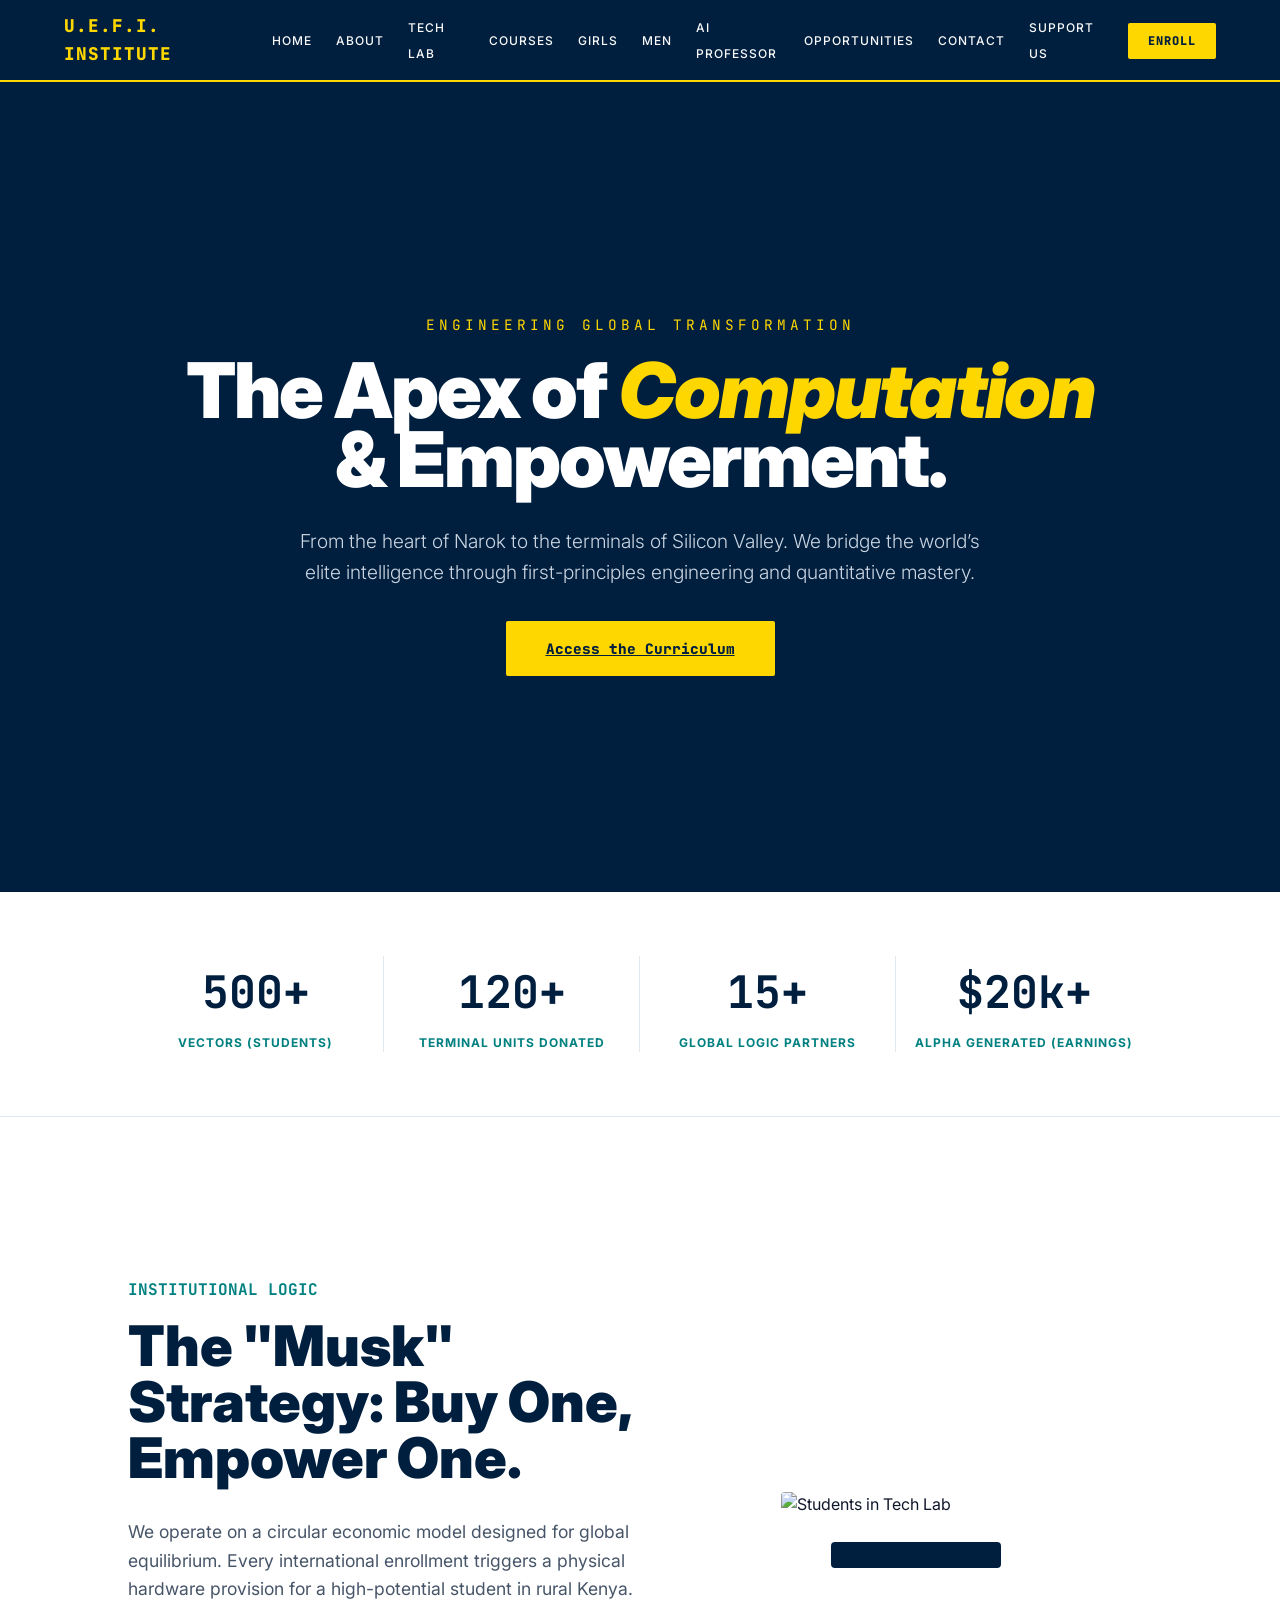
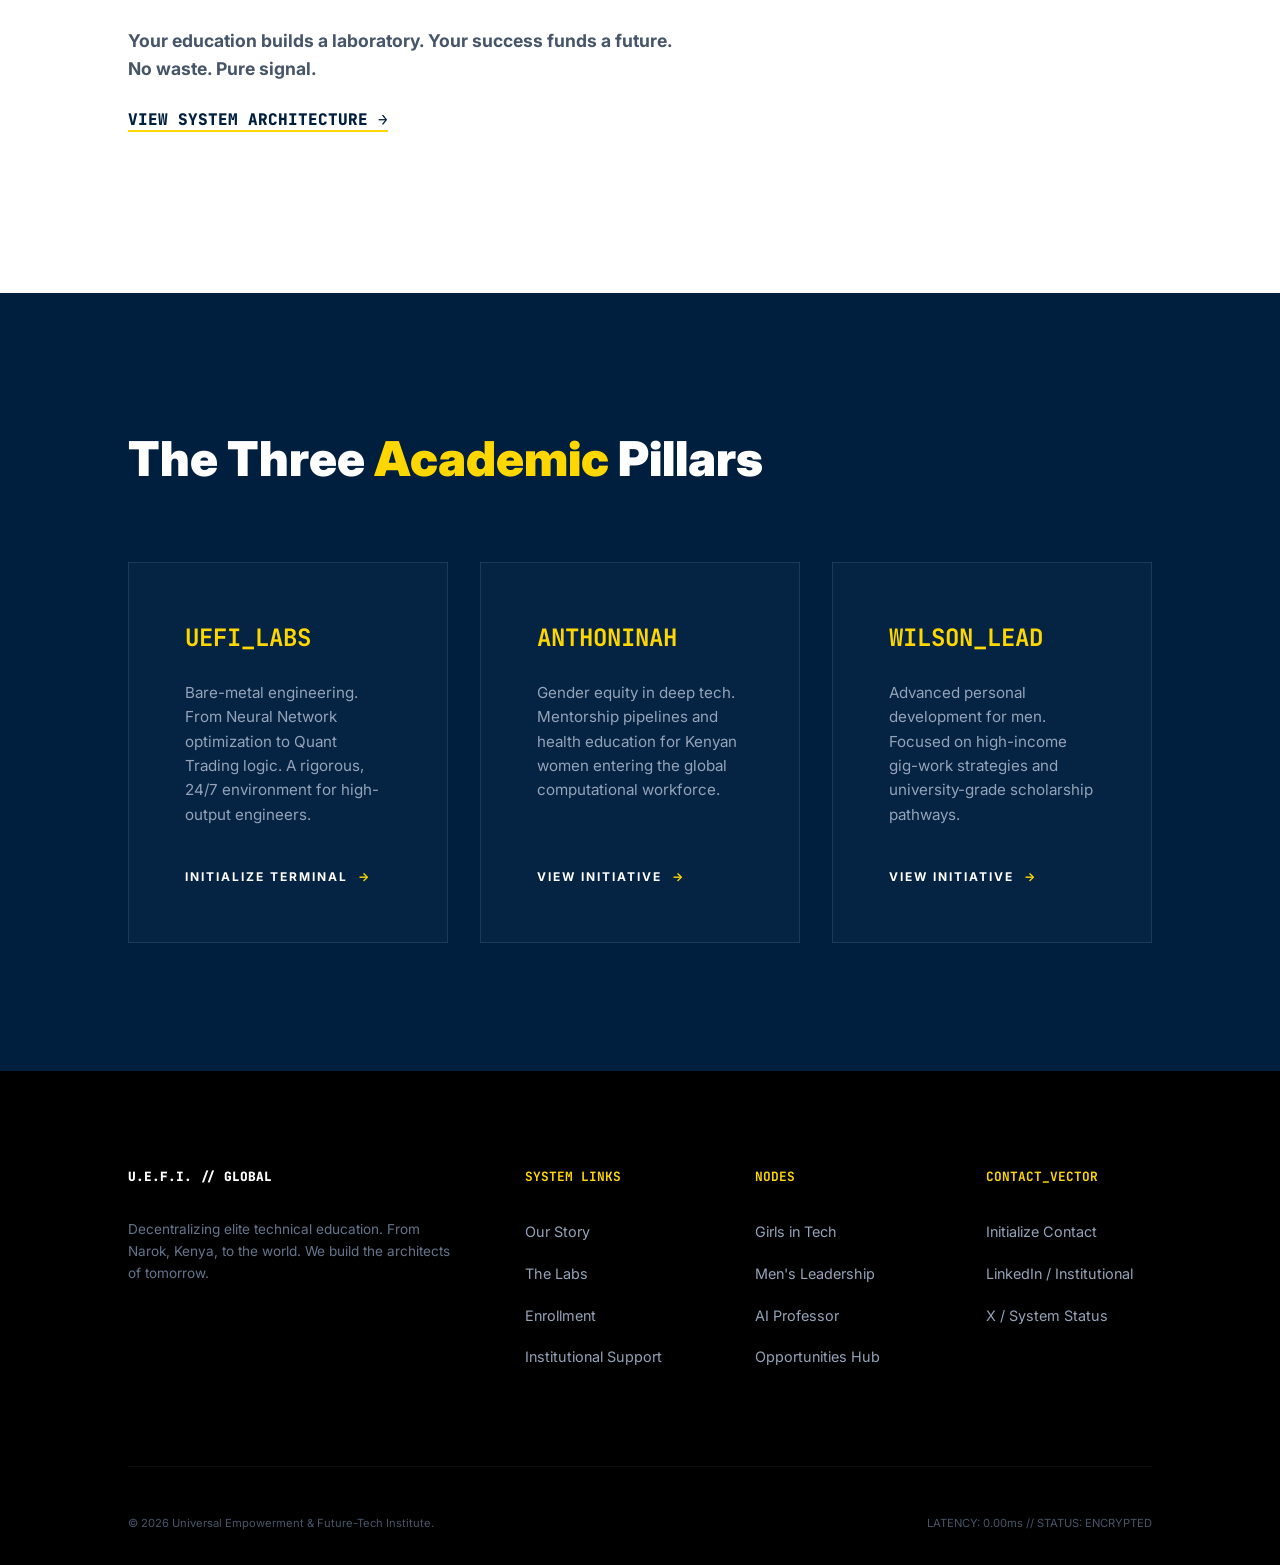
==== index.html @ 6edc69ea "Add files via upload" ====
<!DOCTYPE html>
<html lang="en">
<head>
    <meta charset="UTF-8">
    <meta name="viewport" content="width=device-width, initial-scale=1.0">
    <title>U.E.F.I. Group Systems Institute | Global Excellence</title>
    <link href="https://fonts.googleapis.com/css2?family=Inter:wght@300;400;700;900&family=JetBrains+Mono:wght@400;700&display=swap" rel="stylesheet">
    <style>
        :root {
            --midnight-blue: #001F3F;
            --gold: #FFD700;
            --off-white: #F9F9F9;
            --teal: #008080;
            --text-dark: #0f172a;
            --white: #ffffff;
            --glass: rgba(255, 255, 255, 0.03);
        }

        * {
            margin: 0;
            padding: 0;
            box-sizing: border-box;
            font-family: 'Inter', sans-serif;
        }

        body {
            background-color: var(--off-white);
            color: var(--text-dark);
            line-height: 1.6;
            overflow-x: hidden;
        }

        /* --- NAVIGATION: INSTITUTIONAL GRADE --- */
        header {
            background-color: var(--midnight-blue);
            position: sticky;
            top: 0;
            z-index: 1000;
            border-bottom: 2px solid var(--gold);
            width: 100%;
        }

        nav {
            display: flex;
            justify-content: space-between;
            align-items: center;
            padding: 0 5%;
            height: 80px;
            max-width: 1600px;
            margin: auto;
        }

        .logo {
            color: var(--gold) !important;
            font-size: 1.1rem;
            font-weight: 900;
            text-decoration: none;
            letter-spacing: 1px;
            font-family: 'JetBrains Mono', monospace;
        }

        .nav-links {
            list-style: none;
            display: flex;
            gap: 1.5rem;
            align-items: center;
        }

        .nav-links a {
            color: var(--off-white);
            text-decoration: none;
            font-weight: 500;
            font-size: 0.75rem;
            transition: 0.3s;
            text-transform: uppercase;
            letter-spacing: 1px;
        }

        .nav-links a:hover { color: var(--gold); }

        .btn-nav {
            background-color: var(--gold);
            color: var(--midnight-blue) !important;
            padding: 10px 20px;
            border-radius: 2px;
            font-weight: 900 !important;
            font-family: 'JetBrains Mono', monospace;
            transition: 0.3s;
        }

        .btn-nav:hover { background: #fff; transform: translateY(-2px); }

        /* --- HERO: THE APEX ARCHITECT --- */
        .hero {
            position: relative;
            height: 90vh;
            display: flex;
            align-items: center;
            justify-content: center;
            background: var(--midnight-blue);
            overflow: hidden;
            color: var(--white);
            text-align: center;
        }

        /* High-tech background image overlay */
        .hero::before {
            content: "";
            position: absolute;
            top: 0; left: 0; width: 100%; height: 100%;
            background: linear-gradient(rgba(0, 31, 63, 0.7), rgba(0, 31, 63, 0.9)), 
                        url('https://images.unsplash.com/photo-1451187580459-43490279c0fa?auto=format&fit=crop&w=1920&q=80');
            background-size: cover;
            background-position: center;
            z-index: 1;
        }

        .hero-content {
            position: relative;
            z-index: 2;
            max-width: 1000px;
            padding: 0 20px;
        }

        .hero-tag {
            font-family: 'JetBrains Mono', monospace;
            color: var(--gold);
            font-size: 0.9rem;
            letter-spacing: 4px;
            text-transform: uppercase;
            margin-bottom: 20px;
            display: block;
        }

        .hero h1 {
            font-size: clamp(2.5rem, 6vw, 5rem);
            font-weight: 900;
            margin-bottom: 2rem;
            line-height: 0.9;
            letter-spacing: -2px;
        }

        .hero h1 span { color: var(--gold); font-style: italic; }

        .hero p {
            font-size: 1.2rem;
            max-width: 700px;
            margin: 0 auto 3rem auto;
            color: #cbd5e1;
            font-weight: 300;
        }

        /* --- STATS DASHBOARD (Jane Street / Simons Style) --- */
        .stats-bar {
            background: var(--white);
            display: grid;
            grid-template-columns: repeat(4, 1fr);
            padding: 4rem 10%;
            border-bottom: 1px solid #e2e8f0;
            position: relative;
            z-index: 10;
        }

        .stat-item {
            text-align: center;
            border-right: 1px solid #e2e8f0;
        }

        .stat-item:last-child { border-right: none; }

        .stat-item h2 { 
            font-family: 'JetBrains Mono', monospace;
            font-size: 2.8rem; 
            color: var(--midnight-blue); 
            margin-bottom: 5px;
        }

        .stat-item p { 
            font-weight: 700; 
            color: var(--teal); 
            text-transform: uppercase; 
            font-size: 0.75rem; 
            letter-spacing: 1px;
        }

        /* --- THE MUSK LOOP (Strategy) --- */
        .strategy {
            padding: 10rem 10%;
            display: flex;
            align-items: center;
            gap: 6rem;
            background: #fff;
        }

        .strategy-text { flex: 1.2; }
        
        .strategy-label {
            color: var(--teal);
            font-family: 'JetBrains Mono', monospace;
            font-weight: 700;
            text-transform: uppercase;
            display: block;
            margin-bottom: 1rem;
        }

        .strategy-text h2 { 
            color: var(--midnight-blue); 
            font-size: 3.5rem; 
            margin-bottom: 2rem; 
            line-height: 1;
            font-weight: 900;
        }

        .strategy-text p {
            font-size: 1.1rem;
            color: #475569;
            margin-bottom: 1.5rem;
        }

        .strategy-image { 
            flex: 0.8; 
            position: relative;
        }

        .strategy-image img {
            width: 100%;
            border-radius: 4px;
            box-shadow: 50px 50px 0 var(--midnight-blue);
        }

        /* --- PILLARS GRID: THE FORGE --- */
        .pillars-section {
            background: var(--midnight-blue);
            padding: 8rem 10%;
            color: white;
        }

        .section-header { margin-bottom: 4rem; }
        .section-header h2 { font-size: 3rem; color: var(--white); font-weight: 900; }
        .section-header span { color: var(--gold); }

        .pillars {
            display: grid;
            grid-template-columns: repeat(auto-fit, minmax(300px, 1fr));
            gap: 2rem;
        }

        .card {
            background: rgba(255, 255, 255, 0.02);
            padding: 3.5rem;
            border: 1px solid rgba(255, 255, 255, 0.1);
            transition: 0.4s cubic-bezier(0.4, 0, 0.2, 1);
            display: flex;
            flex-direction: column;
        }

        .card:hover { 
            background: rgba(255, 255, 255, 0.05);
            border-color: var(--gold);
            transform: translateY(-10px); 
        }

        .card h3 { 
            color: var(--gold); 
            margin-bottom: 1.5rem; 
            font-size: 1.5rem; 
            font-family: 'JetBrains Mono', monospace;
        }

        .card p { color: #94a3b8; margin-bottom: 2.5rem; font-size: 0.95rem; flex-grow: 1; }

        .card-link {
            color: white;
            text-decoration: none;
            font-weight: 700;
            text-transform: uppercase;
            font-size: 0.75rem;
            letter-spacing: 2px;
            display: flex;
            align-items: center;
            gap: 10px;
        }

        .card-link::after {
            content: "→";
            color: var(--gold);
            transition: 0.3s;
        }

        .card:hover .card-link::after { transform: translateX(10px); }

        /* --- FOOTER: GLOBAL HUB --- */
        footer {
            background: #000;
            color: var(--white);
            padding: 6rem 10% 2rem;
        }

        .footer-grid {
            display: grid;
            grid-template-columns: 2fr 1fr 1fr 1fr;
            gap: 4rem;
            margin-bottom: 5rem;
        }

        .footer-col h4 { 
            color: var(--gold); 
            margin-bottom: 2rem; 
            text-transform: uppercase; 
            font-family: 'JetBrains Mono', monospace; 
            font-size: 0.8rem;
        }

        .footer-col ul { list-style: none; }
        .footer-col li { margin-bottom: 1rem; }
        .footer-col a { color: #94a3b8; text-decoration: none; font-size: 0.9rem; transition: 0.3s; }
        .footer-col a:hover { color: var(--white); }

        .footer-bottom { 
            border-top: 1px solid rgba(255,255,255,0.05); 
            padding-top: 3rem; 
            display: flex; 
            justify-content: space-between;
            font-size: 0.7rem; 
            color: #475569; 
            font-family: 'JetBrains Mono', monospace;
        }

        @media (max-width: 1100px) {
            .footer-grid { grid-template-columns: 1fr 1fr; }
            .strategy { flex-direction: column; text-align: center; }
            .stats-bar { grid-template-columns: 1fr 1fr; gap: 2rem; }
            .stat-item { border: none; }
            .hero h1 { font-size: 3rem; }
            nav.nav-links { display: none; } /* Mobile menu would go here */
        }
    </style>
</head>
<body>

    <header>
        <nav>
            <a href="index.html" class="logo">U.E.F.I. INSTITUTE</a>
            <ul class="nav-links">
                <li><a href="index.html">Home</a></li>
                <li><a href="abouts.html">About</a></li>
                <li><a href="tech-lab.html">Tech Lab</a></li>
                <li><a href="courses.html">Courses</a></li>
                <li><a href="anthoninas-initiative.html">Girls</a></li>
                <li><a href="wilsons-initiative.html">Men</a></li>
                <li><a href="tutor.html">AI Professor</a></li>
                <li><a href="opportunities-hub.html">Opportunities</a></li>
                <li><a href="contactus.html">Contact</a></li>
                <li><a href="support-us.html">Support Us</a></li>
                <li><a href="enroll.html" class="btn-nav">Enroll</a></li>
            </ul>
        </nav>
    </header>

    <section class="hero">
        <div class="hero-content">
            <span class="hero-tag">Engineering Global Transformation</span>
            <h1>The Apex of <span>Computation</span> & Empowerment.</h1>
            <p>From the heart of Narok to the terminals of Silicon Valley. We bridge the world’s elite intelligence through first-principles engineering and quantitative mastery.</p>
            <div class="hero-btns">
                <a href="courses.html" class="btn-nav" style="padding: 18px 40px; font-size: 0.9rem;">Access the Curriculum</a>
            </div>
        </div>
    </section>

    <div class="stats-bar">
        <div class="stat-item"><h2>500+</h2><p>Vectors (Students)</p></div>
        <div class="stat-item"><h2>120+</h2><p>Terminal Units Donated</p></div>
        <div class="stat-item"><h2>15+</h2><p>Global Logic Partners</p></div>
        <div class="stat-item"><h2>$20k+</h2><p>Alpha Generated (Earnings)</p></div>
    </div>

    <section class="strategy">
        <div class="strategy-text">
            <span class="strategy-label">Institutional Logic</span>
            <h2>The "Musk" Strategy: Buy One, Empower One.</h2>
            <p>We operate on a circular economic model designed for global equilibrium. Every international enrollment triggers a physical hardware provision for a high-potential student in rural Kenya.</p>
            <p><strong>Your education builds a laboratory. Your success funds a future. No waste. Pure signal.</strong></p>
            <a href="support-us.html" style="color: var(--midnight-blue); font-weight: 900; font-family: 'JetBrains Mono'; text-decoration: none; border-bottom: 2px solid var(--gold);">VIEW SYSTEM ARCHITECTURE →</a>
        </div>
        <div class="strategy-image">
            <img src="https://images.unsplash.com/photo-1531482615713-2afd69097998?auto=format&fit=crop&w=800&q=80" alt="Students in Tech Lab">
        </div>
    </section>

    <section class="pillars-section">
        <div class="section-header">
            <h2>The Three <span>Academic</span> Pillars</h2>
        </div>

        <div class="pillars">
            <div class="card">
                <h3>UEFI_LABS</h3>
                <p>Bare-metal engineering. From Neural Network optimization to Quant Trading logic. A rigorous, 24/7 environment for high-output engineers.</p>
                <a href="tech-lab.html" class="card-link">Initialize Terminal</a>
            </div>
            <div class="card">
                <h3>ANTHONINAH</h3>
                <p>Gender equity in deep tech. Mentorship pipelines and health education for Kenyan women entering the global computational workforce.</p>
                <a href="anthoninas-initiative.html" class="card-link">View Initiative</a>
            </div>
            <div class="card">
                <h3>WILSON_LEAD</h3>
                <p>Advanced personal development for men. Focused on high-income gig-work strategies and university-grade scholarship pathways.</p>
                <a href="wilsons-initiative.html" class="card-link">View Initiative</a>
            </div>
        </div>
    </section>

    <footer>
        <div class="footer-grid">
            <div class="footer-col">
                <h4 style="color: white; font-weight: 900;">U.E.F.I. // GLOBAL</h4>
                <p style="color:#64748b; font-size: 0.85rem; margin-top: 1rem;">Decentralizing elite technical education. From Narok, Kenya, to the world. We build the architects of tomorrow.</p>
            </div>
            <div class="footer-col">
                <h4>System Links</h4>
                <ul>
                    <li><a href="abouts.html">Our Story</a></li>
                    <li><a href="tech-lab.html">The Labs</a></li>
                    <li><a href="enroll.html">Enrollment</a></li>
                    <li><a href="support-us.html">Institutional Support</a></li>
                </ul>
            </div>
            <div class="footer-col">
                <h4>Nodes</h4>
                <ul>
                    <li><a href="anthoninas-initiative.html">Girls in Tech</a></li>
                    <li><a href="wilsons-initiative.html">Men's Leadership</a></li>
                    <li><a href="tutor.html">AI Professor</a></li>
                    <li><a href="opportunities-hub.html">Opportunities Hub</a></li>
                </ul>
            </div>
            <div class="footer-col">
                <h4>Contact_Vector</h4>
                <ul>
                    <li><a href="contactus.html">Initialize Contact</a></li>
                    <li><a href="#">LinkedIn / Institutional</a></li>
                    <li><a href="#">X / System Status</a></li>
                </ul>
            </div>
        </div>
        <div class="footer-bottom">
            <p>&copy; 2026 Universal Empowerment & Future-Tech Institute.</p>
            <p>LATENCY: 0.00ms // STATUS: ENCRYPTED</p>
        </div>
    </footer>

</body>
</html>
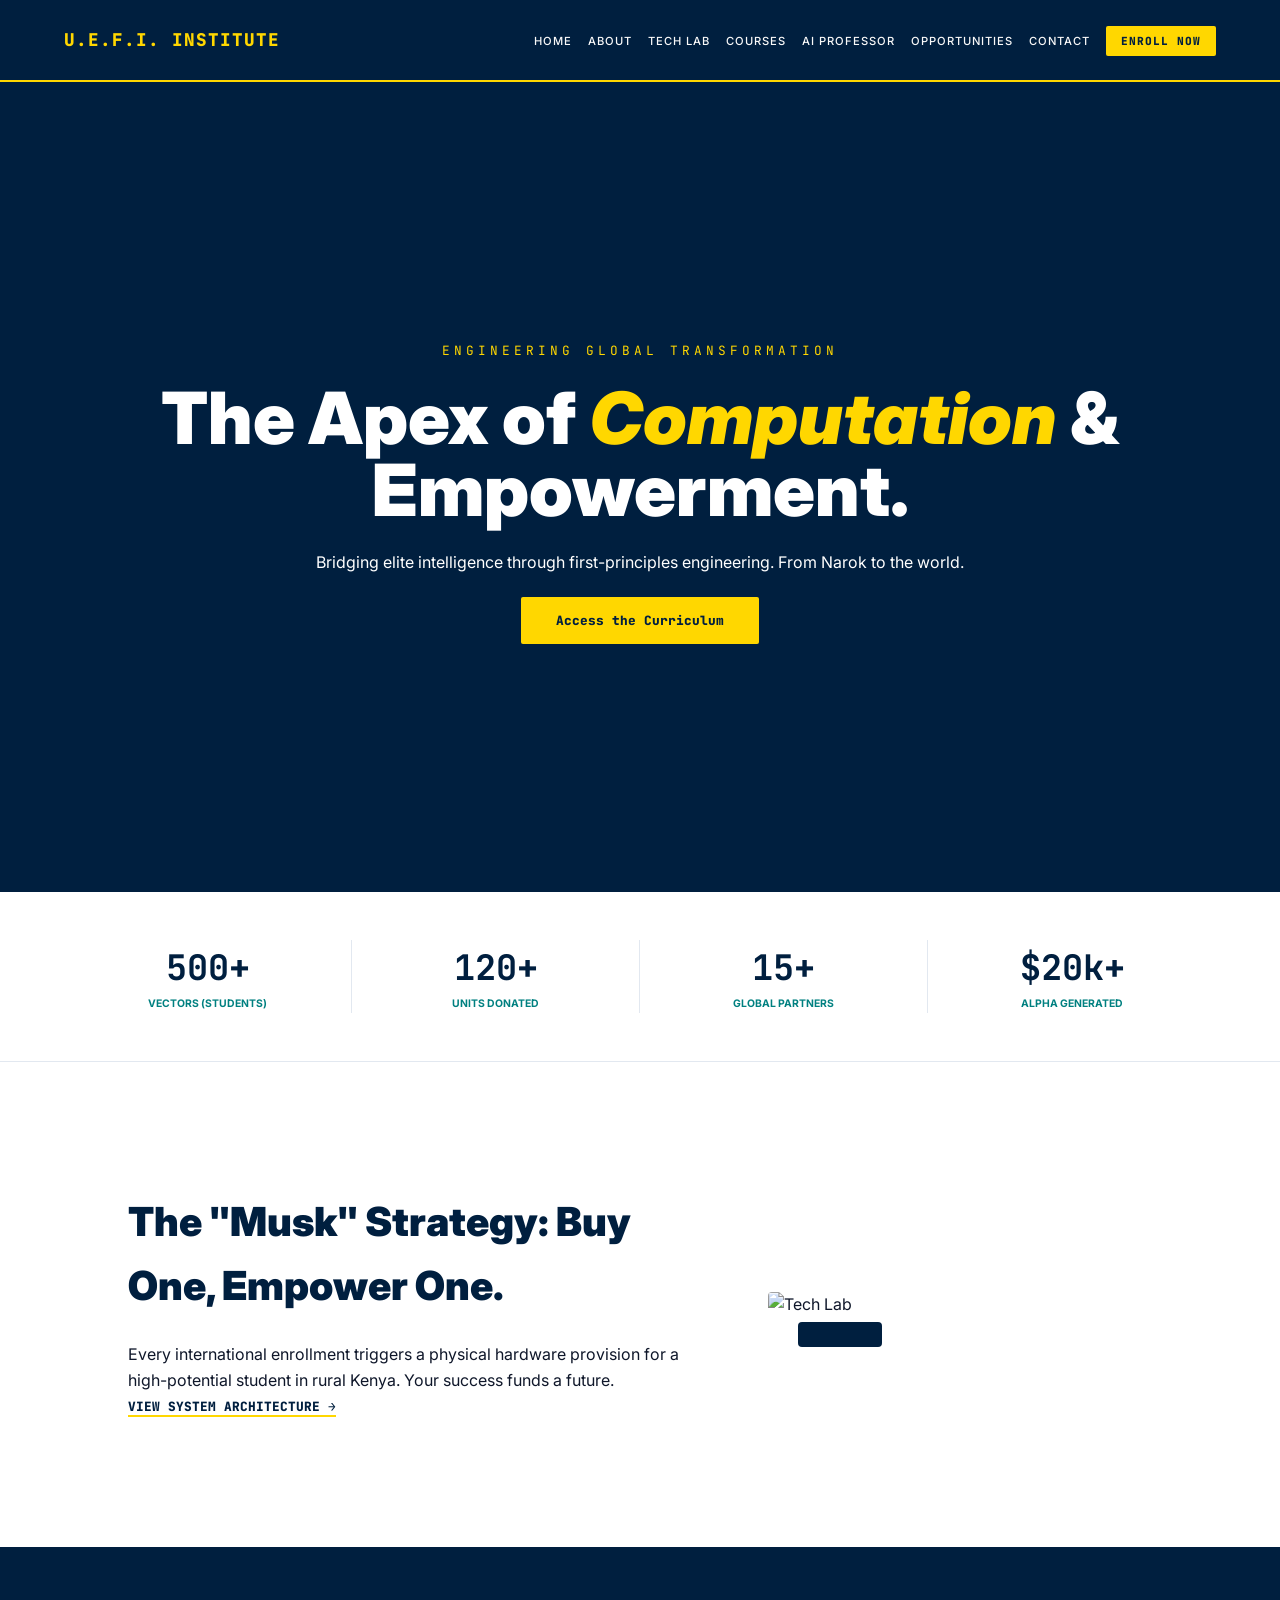
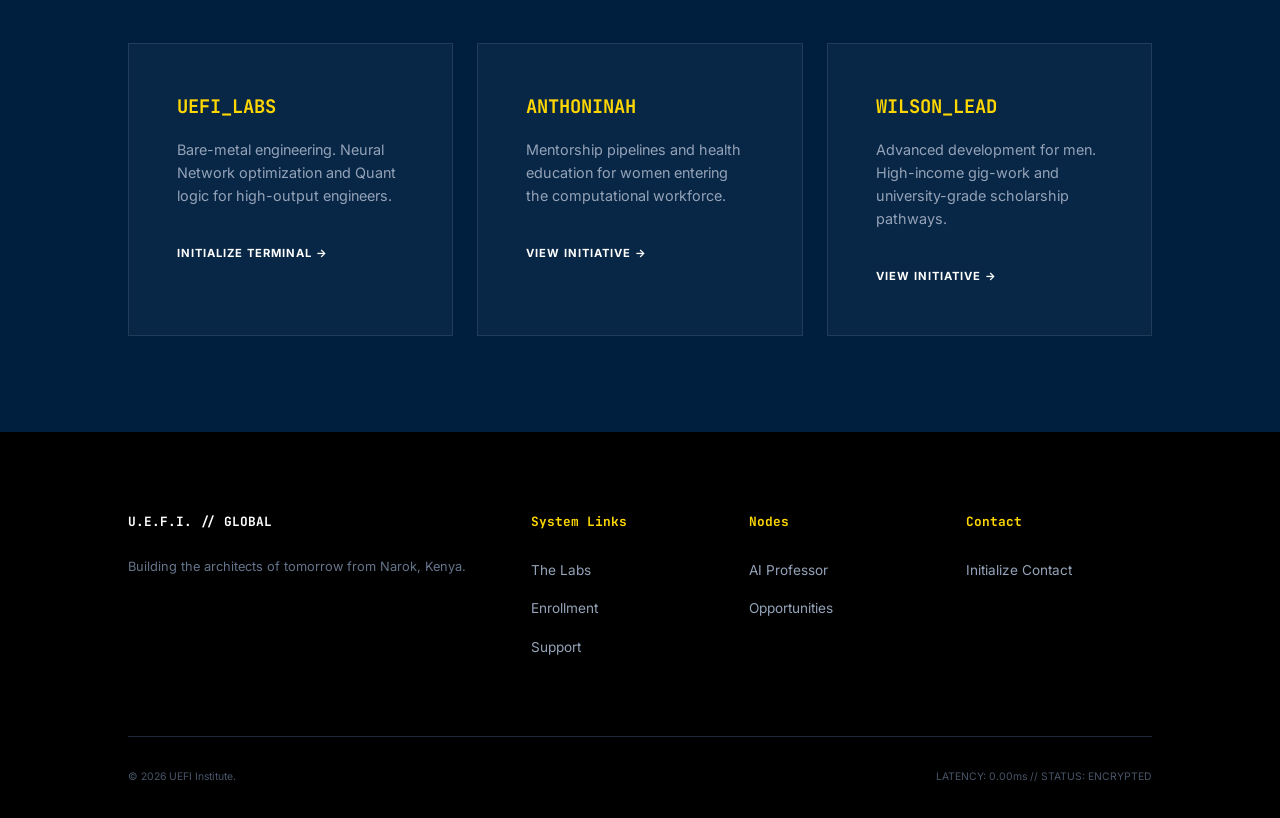
==== commit fb703804: "Update index.html" ====
--- a/index.html
+++ b/index.html
@@ -13,7 +13,6 @@
             --teal: #008080;
             --text-dark: #0f172a;
             --white: #ffffff;
-            --glass: rgba(255, 255, 255, 0.03);
         }
 
         * {
@@ -30,7 +29,7 @@
             overflow-x: hidden;
         }
 
-        /* --- NAVIGATION: INSTITUTIONAL GRADE --- */
+        /* --- NAVIGATION --- */
         header {
             background-color: var(--midnight-blue);
             position: sticky;
@@ -62,7 +61,7 @@
         .nav-links {
             list-style: none;
             display: flex;
-            gap: 1.5rem;
+            gap: 1rem;
             align-items: center;
         }
 
@@ -70,7 +69,7 @@
             color: var(--off-white);
             text-decoration: none;
             font-weight: 500;
-            font-size: 0.75rem;
+            font-size: 0.7rem;
             transition: 0.3s;
             text-transform: uppercase;
             letter-spacing: 1px;
@@ -81,16 +80,13 @@
         .btn-nav {
             background-color: var(--gold);
             color: var(--midnight-blue) !important;
-            padding: 10px 20px;
+            padding: 8px 15px;
             border-radius: 2px;
             font-weight: 900 !important;
             font-family: 'JetBrains Mono', monospace;
-            transition: 0.3s;
-        }
-
-        .btn-nav:hover { background: #fff; transform: translateY(-2px); }
-
-        /* --- HERO: THE APEX ARCHITECT --- */
+        }
+
+        /* --- HERO --- */
         .hero {
             position: relative;
             height: 90vh;
@@ -103,29 +99,22 @@
             text-align: center;
         }
 
-        /* High-tech background image overlay */
         .hero::before {
             content: "";
             position: absolute;
             top: 0; left: 0; width: 100%; height: 100%;
-            background: linear-gradient(rgba(0, 31, 63, 0.7), rgba(0, 31, 63, 0.9)), 
+            background: linear-gradient(rgba(0, 31, 63, 0.8), rgba(0, 31, 63, 0.9)), 
                         url('https://images.unsplash.com/photo-1451187580459-43490279c0fa?auto=format&fit=crop&w=1920&q=80');
             background-size: cover;
-            background-position: center;
             z-index: 1;
         }
 
-        .hero-content {
-            position: relative;
-            z-index: 2;
-            max-width: 1000px;
-            padding: 0 20px;
-        }
+        .hero-content { position: relative; z-index: 2; max-width: 1000px; padding: 0 20px; }
 
         .hero-tag {
             font-family: 'JetBrains Mono', monospace;
             color: var(--gold);
-            font-size: 0.9rem;
+            font-size: 0.8rem;
             letter-spacing: 4px;
             text-transform: uppercase;
             margin-bottom: 20px;
@@ -133,206 +122,66 @@
         }
 
         .hero h1 {
-            font-size: clamp(2.5rem, 6vw, 5rem);
+            font-size: clamp(2.2rem, 6vw, 4.5rem);
             font-weight: 900;
-            margin-bottom: 2rem;
-            line-height: 0.9;
-            letter-spacing: -2px;
+            margin-bottom: 1.5rem;
+            line-height: 1;
         }
 
         .hero h1 span { color: var(--gold); font-style: italic; }
 
-        .hero p {
-            font-size: 1.2rem;
-            max-width: 700px;
-            margin: 0 auto 3rem auto;
-            color: #cbd5e1;
-            font-weight: 300;
-        }
-
-        /* --- STATS DASHBOARD (Jane Street / Simons Style) --- */
+        /* --- STATS --- */
         .stats-bar {
             background: var(--white);
             display: grid;
             grid-template-columns: repeat(4, 1fr);
-            padding: 4rem 10%;
+            padding: 3rem 5%;
             border-bottom: 1px solid #e2e8f0;
-            position: relative;
-            z-index: 10;
-        }
-
-        .stat-item {
-            text-align: center;
-            border-right: 1px solid #e2e8f0;
-        }
-
+        }
+
+        .stat-item { text-align: center; border-right: 1px solid #e2e8f0; }
         .stat-item:last-child { border-right: none; }
-
-        .stat-item h2 { 
-            font-family: 'JetBrains Mono', monospace;
-            font-size: 2.8rem; 
-            color: var(--midnight-blue); 
-            margin-bottom: 5px;
-        }
-
-        .stat-item p { 
-            font-weight: 700; 
-            color: var(--teal); 
-            text-transform: uppercase; 
-            font-size: 0.75rem; 
-            letter-spacing: 1px;
-        }
-
-        /* --- THE MUSK LOOP (Strategy) --- */
-        .strategy {
-            padding: 10rem 10%;
-            display: flex;
-            align-items: center;
-            gap: 6rem;
-            background: #fff;
-        }
-
+        .stat-item h2 { font-family: 'JetBrains Mono', monospace; font-size: 2.2rem; color: var(--midnight-blue); }
+        .stat-item p { font-weight: 700; color: var(--teal); text-transform: uppercase; font-size: 0.65rem; }
+
+        /* --- STRATEGY --- */
+        .strategy { padding: 8rem 10%; display: flex; align-items: center; gap: 4rem; background: #fff; }
         .strategy-text { flex: 1.2; }
-        
-        .strategy-label {
-            color: var(--teal);
-            font-family: 'JetBrains Mono', monospace;
-            font-weight: 700;
-            text-transform: uppercase;
-            display: block;
-            margin-bottom: 1rem;
-        }
-
-        .strategy-text h2 { 
-            color: var(--midnight-blue); 
-            font-size: 3.5rem; 
-            margin-bottom: 2rem; 
-            line-height: 1;
-            font-weight: 900;
-        }
-
-        .strategy-text p {
-            font-size: 1.1rem;
-            color: #475569;
-            margin-bottom: 1.5rem;
-        }
-
-        .strategy-image { 
-            flex: 0.8; 
-            position: relative;
-        }
-
-        .strategy-image img {
-            width: 100%;
-            border-radius: 4px;
-            box-shadow: 50px 50px 0 var(--midnight-blue);
-        }
-
-        /* --- PILLARS GRID: THE FORGE --- */
-        .pillars-section {
-            background: var(--midnight-blue);
-            padding: 8rem 10%;
-            color: white;
-        }
-
-        .section-header { margin-bottom: 4rem; }
-        .section-header h2 { font-size: 3rem; color: var(--white); font-weight: 900; }
-        .section-header span { color: var(--gold); }
-
-        .pillars {
-            display: grid;
-            grid-template-columns: repeat(auto-fit, minmax(300px, 1fr));
-            gap: 2rem;
-        }
-
-        .card {
-            background: rgba(255, 255, 255, 0.02);
-            padding: 3.5rem;
+        .strategy-text h2 { color: var(--midnight-blue); font-size: 3rem; margin-bottom: 1.5rem; font-weight: 900; }
+        .strategy-image { flex: 0.8; }
+        .strategy-image img { width: 100%; border-radius: 4px; box-shadow: 30px 30px 0 var(--midnight-blue); }
+
+        /* --- PILLARS --- */
+        .pillars-section { background: var(--midnight-blue); padding: 6rem 10%; color: white; }
+        .pillars { display: grid; grid-template-columns: repeat(auto-fit, minmax(280px, 1fr)); gap: 1.5rem; }
+        .card { 
+            background: rgba(255, 255, 255, 0.03); 
+            padding: 3rem; 
             border: 1px solid rgba(255, 255, 255, 0.1);
-            transition: 0.4s cubic-bezier(0.4, 0, 0.2, 1);
-            display: flex;
-            flex-direction: column;
-        }
-
-        .card:hover { 
-            background: rgba(255, 255, 255, 0.05);
-            border-color: var(--gold);
-            transform: translateY(-10px); 
-        }
-
-        .card h3 { 
-            color: var(--gold); 
-            margin-bottom: 1.5rem; 
-            font-size: 1.5rem; 
-            font-family: 'JetBrains Mono', monospace;
-        }
-
-        .card p { color: #94a3b8; margin-bottom: 2.5rem; font-size: 0.95rem; flex-grow: 1; }
-
-        .card-link {
-            color: white;
-            text-decoration: none;
-            font-weight: 700;
-            text-transform: uppercase;
-            font-size: 0.75rem;
-            letter-spacing: 2px;
-            display: flex;
-            align-items: center;
-            gap: 10px;
-        }
-
-        .card-link::after {
-            content: "→";
-            color: var(--gold);
             transition: 0.3s;
         }
-
-        .card:hover .card-link::after { transform: translateX(10px); }
-
-        /* --- FOOTER: GLOBAL HUB --- */
-        footer {
-            background: #000;
-            color: var(--white);
-            padding: 6rem 10% 2rem;
-        }
-
-        .footer-grid {
-            display: grid;
-            grid-template-columns: 2fr 1fr 1fr 1fr;
-            gap: 4rem;
-            margin-bottom: 5rem;
-        }
-
-        .footer-col h4 { 
-            color: var(--gold); 
-            margin-bottom: 2rem; 
-            text-transform: uppercase; 
-            font-family: 'JetBrains Mono', monospace; 
-            font-size: 0.8rem;
-        }
-
+        .card:hover { border-color: var(--gold); transform: translateY(-5px); }
+        .card h3 { color: var(--gold); margin-bottom: 1rem; font-family: 'JetBrains Mono', monospace; }
+        .card p { color: #94a3b8; font-size: 0.9rem; margin-bottom: 2rem; }
+        .card-link { color: white; text-decoration: none; font-weight: 700; font-size: 0.7rem; letter-spacing: 1px; }
+
+        /* --- FOOTER --- */
+        footer { background: #000; color: var(--white); padding: 5rem 10% 2rem; }
+        .footer-grid { display: grid; grid-template-columns: 2fr 1fr 1fr 1fr; gap: 2rem; }
+        .footer-col h4 { color: var(--gold); margin-bottom: 1.5rem; font-family: 'JetBrains Mono', monospace; font-size: 0.8rem; }
         .footer-col ul { list-style: none; }
-        .footer-col li { margin-bottom: 1rem; }
-        .footer-col a { color: #94a3b8; text-decoration: none; font-size: 0.9rem; transition: 0.3s; }
-        .footer-col a:hover { color: var(--white); }
-
-        .footer-bottom { 
-            border-top: 1px solid rgba(255,255,255,0.05); 
-            padding-top: 3rem; 
-            display: flex; 
-            justify-content: space-between;
-            font-size: 0.7rem; 
-            color: #475569; 
-            font-family: 'JetBrains Mono', monospace;
-        }
-
-        @media (max-width: 1100px) {
-            .footer-grid { grid-template-columns: 1fr 1fr; }
-            .strategy { flex-direction: column; text-align: center; }
+        .footer-col li { margin-bottom: 0.8rem; }
+        .footer-col a { color: #94a3b8; text-decoration: none; font-size: 0.85rem; }
+        .footer-bottom { margin-top: 4rem; border-top: 1px solid #1e293b; padding-top: 2rem; display: flex; justify-content: space-between; font-size: 0.65rem; color: #475569; font-family: 'JetBrains Mono', monospace; }
+
+        /* --- MOBILE ADAPTATION --- */
+        @media (max-width: 1024px) {
+            .nav-links { display: none; } /* Simplified for now - can add hamburger later */
             .stats-bar { grid-template-columns: 1fr 1fr; gap: 2rem; }
             .stat-item { border: none; }
-            .hero h1 { font-size: 3rem; }
-            nav.nav-links { display: none; } /* Mobile menu would go here */
+            .strategy { flex-direction: column; text-align: center; }
+            .strategy-image img { box-shadow: none; }
+            .footer-grid { grid-template-columns: 1fr 1fr; }
         }
     </style>
 </head>
@@ -346,13 +195,10 @@
                 <li><a href="abouts.html">About</a></li>
                 <li><a href="tech-lab.html">Tech Lab</a></li>
                 <li><a href="courses.html">Courses</a></li>
-                <li><a href="anthoninas-initiative.html">Girls</a></li>
-                <li><a href="wilsons-initiative.html">Men</a></li>
                 <li><a href="tutor.html">AI Professor</a></li>
                 <li><a href="opportunities-hub.html">Opportunities</a></li>
                 <li><a href="contactus.html">Contact</a></li>
-                <li><a href="support-us.html">Support Us</a></li>
-                <li><a href="enroll.html" class="btn-nav">Enroll</a></li>
+                <li><a href="enroll.html" class="btn-nav">Enroll Now</a></li>
             </ul>
         </nav>
     </header>
@@ -361,53 +207,47 @@
         <div class="hero-content">
             <span class="hero-tag">Engineering Global Transformation</span>
             <h1>The Apex of <span>Computation</span> & Empowerment.</h1>
-            <p>From the heart of Narok to the terminals of Silicon Valley. We bridge the world’s elite intelligence through first-principles engineering and quantitative mastery.</p>
-            <div class="hero-btns">
-                <a href="courses.html" class="btn-nav" style="padding: 18px 40px; font-size: 0.9rem;">Access the Curriculum</a>
+            <p>Bridging elite intelligence through first-principles engineering. From Narok to the world.</p>
+            <div style="margin-top: 2rem;">
+                <a href="courses.html" class="btn-nav" style="padding: 15px 35px; font-size: 0.8rem; text-decoration: none;">Access the Curriculum</a>
             </div>
         </div>
     </section>
 
     <div class="stats-bar">
         <div class="stat-item"><h2>500+</h2><p>Vectors (Students)</p></div>
-        <div class="stat-item"><h2>120+</h2><p>Terminal Units Donated</p></div>
-        <div class="stat-item"><h2>15+</h2><p>Global Logic Partners</p></div>
-        <div class="stat-item"><h2>$20k+</h2><p>Alpha Generated (Earnings)</p></div>
+        <div class="stat-item"><h2>120+</h2><p>Units Donated</p></div>
+        <div class="stat-item"><h2>15+</h2><p>Global Partners</p></div>
+        <div class="stat-item"><h2>$20k+</h2><p>Alpha Generated</p></div>
     </div>
 
     <section class="strategy">
         <div class="strategy-text">
-            <span class="strategy-label">Institutional Logic</span>
-            <h2>The "Musk" Strategy: Buy One, Empower One.</h2>
-            <p>We operate on a circular economic model designed for global equilibrium. Every international enrollment triggers a physical hardware provision for a high-potential student in rural Kenya.</p>
-            <p><strong>Your education builds a laboratory. Your success funds a future. No waste. Pure signal.</strong></p>
-            <a href="support-us.html" style="color: var(--midnight-blue); font-weight: 900; font-family: 'JetBrains Mono'; text-decoration: none; border-bottom: 2px solid var(--gold);">VIEW SYSTEM ARCHITECTURE →</a>
+            <h2 style="font-size: 2.5rem;">The "Musk" Strategy: Buy One, Empower One.</h2>
+            <p>Every international enrollment triggers a physical hardware provision for a high-potential student in rural Kenya. Your success funds a future.</p>
+            <a href="support-us.html" style="color: var(--midnight-blue); font-weight: 900; font-family: 'JetBrains Mono'; text-decoration: none; border-bottom: 2px solid var(--gold); font-size: 0.8rem;">VIEW SYSTEM ARCHITECTURE →</a>
         </div>
         <div class="strategy-image">
-            <img src="https://images.unsplash.com/photo-1531482615713-2afd69097998?auto=format&fit=crop&w=800&q=80" alt="Students in Tech Lab">
+            <img src="https://images.unsplash.com/photo-1531482615713-2afd69097998?auto=format&fit=crop&w=800&q=80" alt="Tech Lab">
         </div>
     </section>
 
     <section class="pillars-section">
-        <div class="section-header">
-            <h2>The Three <span>Academic</span> Pillars</h2>
-        </div>
-
         <div class="pillars">
             <div class="card">
                 <h3>UEFI_LABS</h3>
-                <p>Bare-metal engineering. From Neural Network optimization to Quant Trading logic. A rigorous, 24/7 environment for high-output engineers.</p>
-                <a href="tech-lab.html" class="card-link">Initialize Terminal</a>
+                <p>Bare-metal engineering. Neural Network optimization and Quant logic for high-output engineers.</p>
+                <a href="tech-lab.html" class="card-link">INITIALIZE TERMINAL →</a>
             </div>
             <div class="card">
                 <h3>ANTHONINAH</h3>
-                <p>Gender equity in deep tech. Mentorship pipelines and health education for Kenyan women entering the global computational workforce.</p>
-                <a href="anthoninas-initiative.html" class="card-link">View Initiative</a>
+                <p>Mentorship pipelines and health education for women entering the computational workforce.</p>
+                <a href="anthoninas-initiative.html" class="card-link">VIEW INITIATIVE →</a>
             </div>
             <div class="card">
                 <h3>WILSON_LEAD</h3>
-                <p>Advanced personal development for men. Focused on high-income gig-work strategies and university-grade scholarship pathways.</p>
-                <a href="wilsons-initiative.html" class="card-link">View Initiative</a>
+                <p>Advanced development for men. High-income gig-work and university-grade scholarship pathways.</p>
+                <a href="wilsons-initiative.html" class="card-link">VIEW INITIATIVE →</a>
             </div>
         </div>
     </section>
@@ -415,41 +255,36 @@
     <footer>
         <div class="footer-grid">
             <div class="footer-col">
-                <h4 style="color: white; font-weight: 900;">U.E.F.I. // GLOBAL</h4>
-                <p style="color:#64748b; font-size: 0.85rem; margin-top: 1rem;">Decentralizing elite technical education. From Narok, Kenya, to the world. We build the architects of tomorrow.</p>
+                <h4 style="color: white;">U.E.F.I. // GLOBAL</h4>
+                <p style="color:#64748b; font-size: 0.8rem;">Building the architects of tomorrow from Narok, Kenya.</p>
             </div>
             <div class="footer-col">
                 <h4>System Links</h4>
                 <ul>
-                    <li><a href="abouts.html">Our Story</a></li>
                     <li><a href="tech-lab.html">The Labs</a></li>
                     <li><a href="enroll.html">Enrollment</a></li>
-                    <li><a href="support-us.html">Institutional Support</a></li>
+                    <li><a href="support-us.html">Support</a></li>
                 </ul>
             </div>
             <div class="footer-col">
                 <h4>Nodes</h4>
                 <ul>
-                    <li><a href="anthoninas-initiative.html">Girls in Tech</a></li>
-                    <li><a href="wilsons-initiative.html">Men's Leadership</a></li>
                     <li><a href="tutor.html">AI Professor</a></li>
-                    <li><a href="opportunities-hub.html">Opportunities Hub</a></li>
+                    <li><a href="opportunities-hub.html">Opportunities</a></li>
                 </ul>
             </div>
             <div class="footer-col">
-                <h4>Contact_Vector</h4>
+                <h4>Contact</h4>
                 <ul>
                     <li><a href="contactus.html">Initialize Contact</a></li>
-                    <li><a href="#">LinkedIn / Institutional</a></li>
-                    <li><a href="#">X / System Status</a></li>
                 </ul>
             </div>
         </div>
         <div class="footer-bottom">
-            <p>&copy; 2026 Universal Empowerment & Future-Tech Institute.</p>
+            <p>&copy; 2026 UEFI Institute.</p>
             <p>LATENCY: 0.00ms // STATUS: ENCRYPTED</p>
         </div>
     </footer>
 
 </body>
-</html>+</html>
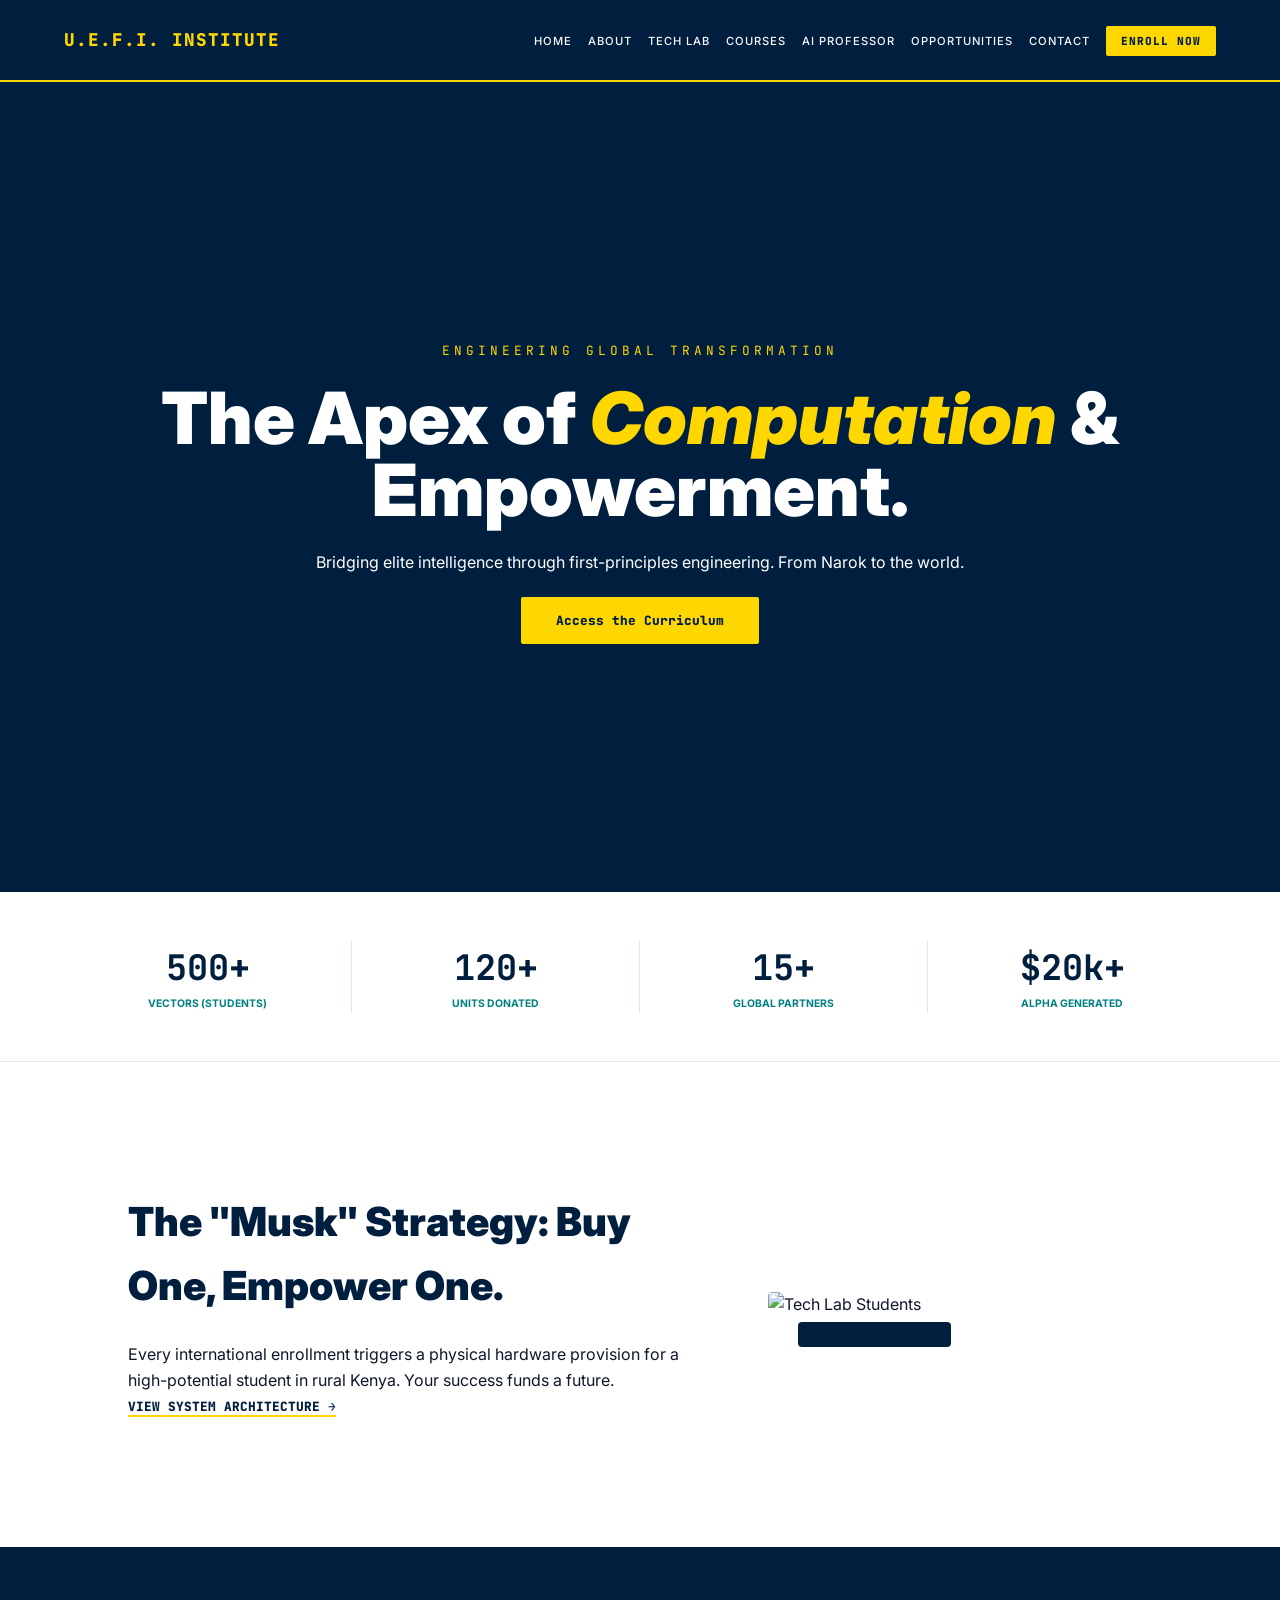
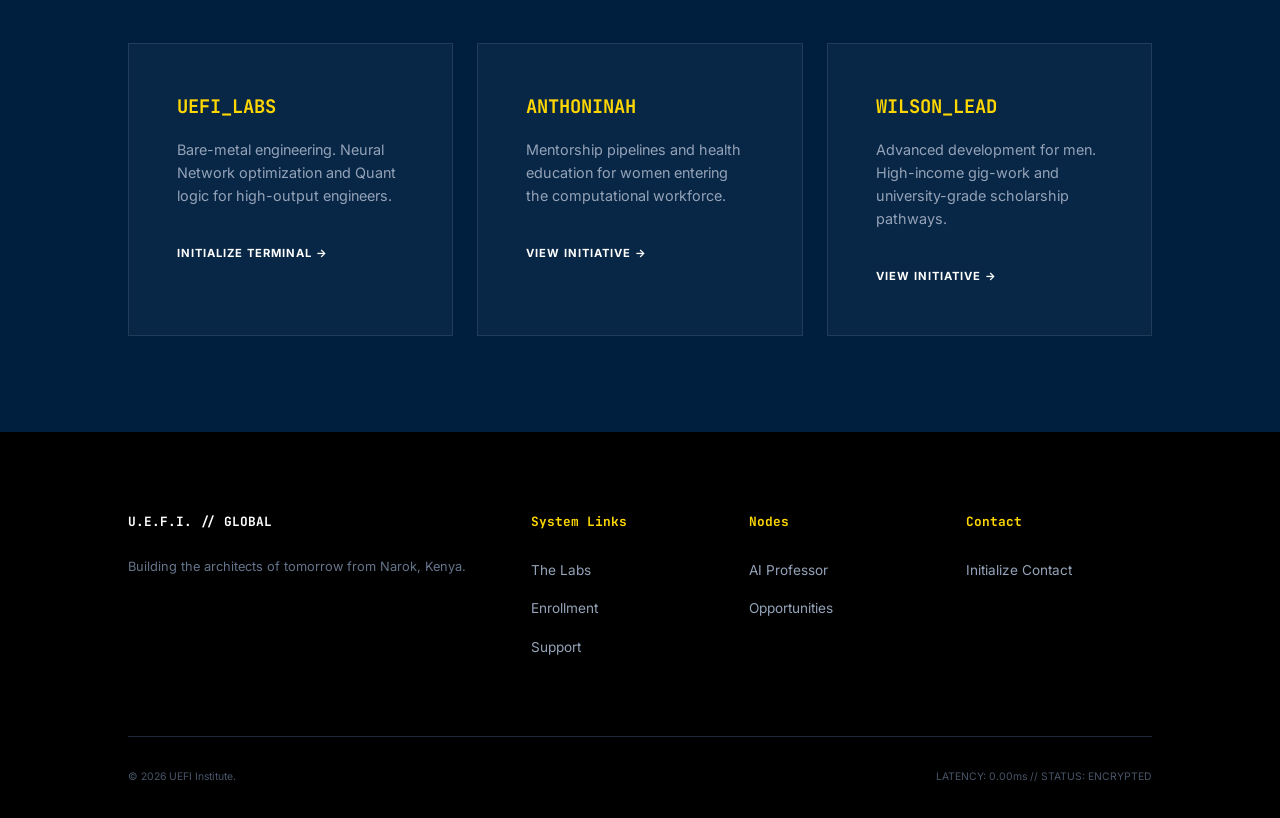
==== commit 537ad803: "Update index.html" ====
--- a/index.html
+++ b/index.html
@@ -3,8 +3,21 @@
 <head>
     <meta charset="UTF-8">
     <meta name="viewport" content="width=device-width, initial-scale=1.0">
+    
     <title>U.E.F.I. Group Systems Institute | Global Excellence</title>
+    <meta name="title" content="UEFI Group Systems Institute | Global Excellence">
+    <meta name="description" content="Bridging the gap between rural potential and global capital. Engineering world-class computational solutions from Narok, Kenya to the world.">
+    <meta name="keywords" content="UEFI, UEFI Systems Institute, UEFI SI, Narok Tech, Kenyan AI, STEM Africa, Computational Excellence">
+    <meta name="author" content="UEFI Institute">
+
+    <meta property="og:type" content="website">
+    <meta property="og:url" content="https://uefigroupsystemsinstitute.github.io/uefi-institute/">
+    <meta property="og:title" content="UEFI Group Systems Institute">
+    <meta property="og:description" content="Engineering Global Transformation through First-Principles. Join the apex of computation.">
+    <meta property="og:image" content="https://images.unsplash.com/photo-1451187580459-43490279c0fa?w=1200">
+
     <link href="https://fonts.googleapis.com/css2?family=Inter:wght@300;400;700;900&family=JetBrains+Mono:wght@400;700&display=swap" rel="stylesheet">
+    
     <style>
         :root {
             --midnight-blue: #001F3F;
@@ -84,7 +97,11 @@
             border-radius: 2px;
             font-weight: 900 !important;
             font-family: 'JetBrains Mono', monospace;
-        }
+            text-decoration: none;
+            transition: 0.3s;
+        }
+
+        .btn-nav:hover { background: var(--white); }
 
         /* --- HERO --- */
         .hero {
@@ -106,6 +123,7 @@
             background: linear-gradient(rgba(0, 31, 63, 0.8), rgba(0, 31, 63, 0.9)), 
                         url('https://images.unsplash.com/photo-1451187580459-43490279c0fa?auto=format&fit=crop&w=1920&q=80');
             background-size: cover;
+            background-position: center;
             z-index: 1;
         }
 
@@ -176,7 +194,7 @@
 
         /* --- MOBILE ADAPTATION --- */
         @media (max-width: 1024px) {
-            .nav-links { display: none; } /* Simplified for now - can add hamburger later */
+            .nav-links { display: none; }
             .stats-bar { grid-template-columns: 1fr 1fr; gap: 2rem; }
             .stat-item { border: none; }
             .strategy { flex-direction: column; text-align: center; }
@@ -209,7 +227,7 @@
             <h1>The Apex of <span>Computation</span> & Empowerment.</h1>
             <p>Bridging elite intelligence through first-principles engineering. From Narok to the world.</p>
             <div style="margin-top: 2rem;">
-                <a href="courses.html" class="btn-nav" style="padding: 15px 35px; font-size: 0.8rem; text-decoration: none;">Access the Curriculum</a>
+                <a href="courses.html" class="btn-nav" style="padding: 15px 35px; font-size: 0.8rem;">Access the Curriculum</a>
             </div>
         </div>
     </section>
@@ -228,7 +246,7 @@
             <a href="support-us.html" style="color: var(--midnight-blue); font-weight: 900; font-family: 'JetBrains Mono'; text-decoration: none; border-bottom: 2px solid var(--gold); font-size: 0.8rem;">VIEW SYSTEM ARCHITECTURE →</a>
         </div>
         <div class="strategy-image">
-            <img src="https://images.unsplash.com/photo-1531482615713-2afd69097998?auto=format&fit=crop&w=800&q=80" alt="Tech Lab">
+            <img src="https://images.unsplash.com/photo-1531482615713-2afd69097998?auto=format&fit=crop&w=800&q=80" alt="Tech Lab Students">
         </div>
     </section>
 
